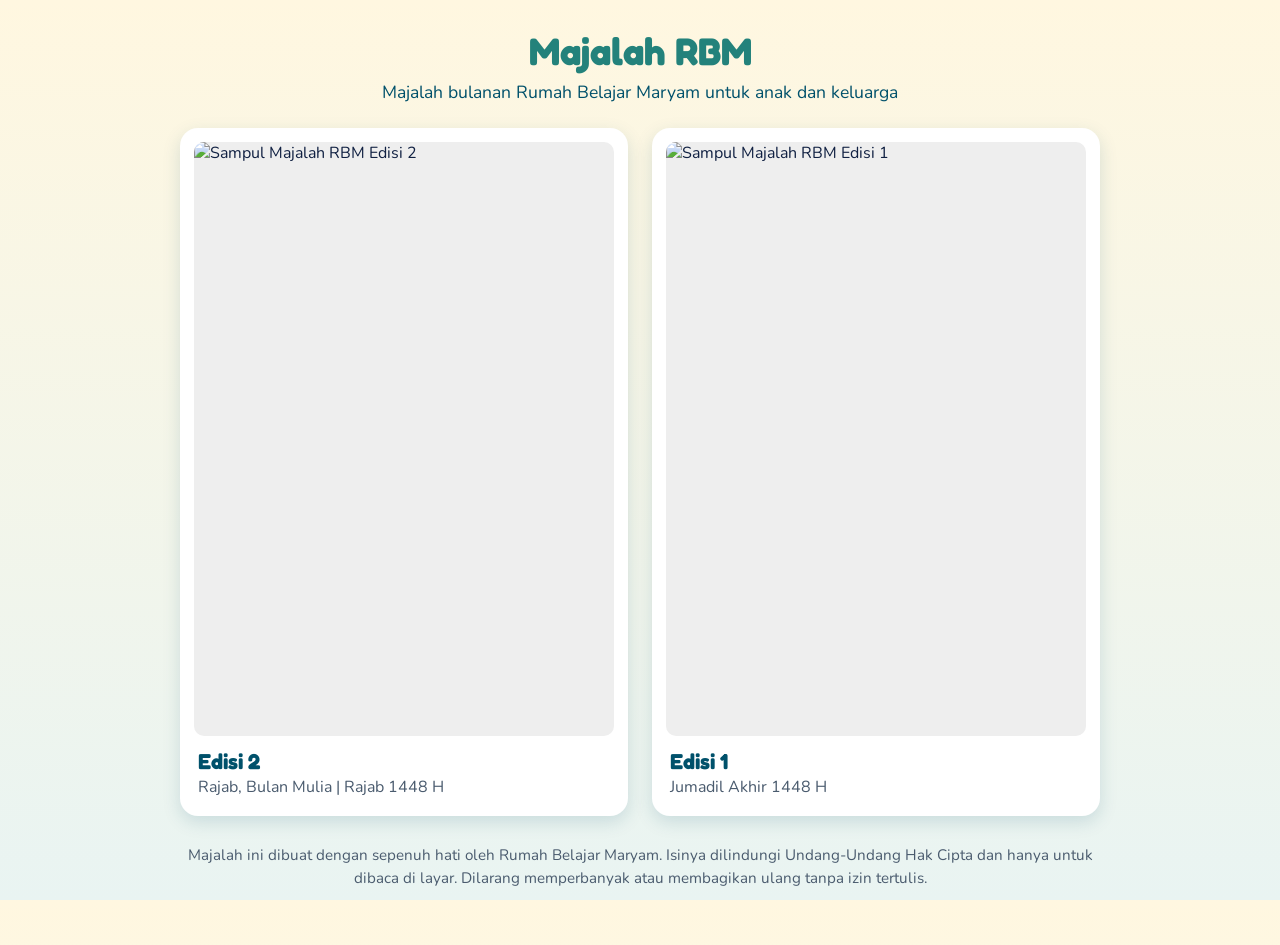
==== majalah/index.html @ b1df3f4d "Add files via upload" ====
<!doctype html>
<html lang="id">
<head>
<meta charset="utf-8">
<meta name="viewport" content="width=device-width,initial-scale=1">
<meta name="robots" content="noindex,nofollow">
<title>Majalah RBM | Rumah Belajar Maryam</title>
<link rel="preconnect" href="https://fonts.googleapis.com">
<link href="https://fonts.googleapis.com/css2?family=Fredoka:wght@500;600&family=Nunito:wght@400;700;800&display=swap" rel="stylesheet">
<link rel="stylesheet" href="assets/style.css">
</head>
<body>
<div class="wrap">
  <div class="top">
    <h1>Majalah RBM</h1>
    <p>Majalah bulanan Rumah Belajar Maryam untuk anak dan keluarga</p>
  </div>
  <div class="grid">
    <a class="card" href="edisi-2/">
      <img src="edisi-2/p/01.webp" alt="Sampul Majalah RBM Edisi 2">
      <h2>Edisi 2</h2><span>Rajab, Bulan Mulia | Rajab 1448 H</span>
    </a>
    <a class="card" href="edisi-1/">
      <img src="edisi-1/p/01.webp" alt="Sampul Majalah RBM Edisi 1">
      <h2>Edisi 1</h2><span>Jumadil Akhir 1448 H</span>
    </a>
  </div>
  <p class="note">Majalah ini dibuat dengan sepenuh hati oleh Rumah Belajar Maryam. Isinya dilindungi Undang-Undang Hak Cipta dan hanya untuk dibaca di layar. Dilarang memperbanyak atau membagikan ulang tanpa izin tertulis.</p>
</div>
</body>
</html>
---- majalah/assets/style.css ----
:root{--teal:#23827b;--navy:#00516b;--cream:#fdf3d8;--ink:#102042}
*{box-sizing:border-box}
html,body{height:100%;margin:0}
body{font-family:"Nunito",system-ui,-apple-system,"Segoe UI",sans-serif;color:var(--ink);background:linear-gradient(180deg,#fff7e0 0%,#e9f4f2 100%);
  -webkit-user-select:none;user-select:none;-webkit-touch-callout:none}
h1,h2,.brand{font-family:"Fredoka","Nunito",system-ui,sans-serif}
img{-webkit-user-drag:none;user-drag:none;pointer-events:none}

/* ---------- daftar edisi ---------- */
.wrap{max-width:960px;margin:0 auto;padding:28px 20px 40px}
.top{text-align:center;margin-bottom:24px}
.top h1{margin:0;font-size:2.4rem;color:var(--teal)}
.top p{margin:6px 0 0;color:var(--navy);font-size:1.1rem}
.grid{display:grid;grid-template-columns:repeat(auto-fit,minmax(260px,1fr));gap:24px}
.card{display:block;text-decoration:none;color:inherit;background:#fff;border-radius:18px;padding:14px;box-shadow:0 6px 18px rgba(0,81,107,.15);transition:transform .15s}
.card:hover{transform:translateY(-3px)}
.card img{width:100%;display:block;border-radius:10px;aspect-ratio:1/1.414;object-fit:cover;background:#eee}
.card h2{margin:12px 4px 2px;font-size:1.35rem;color:var(--navy)}
.card span{margin:0 4px 4px;display:block;color:#4a5b6e}
.note{margin-top:28px;font-size:.95rem;color:#4a5b6e;text-align:center;line-height:1.5}

/* ---------- viewer ---------- */
.viewer{display:flex;flex-direction:column;height:100vh;height:100dvh}
.bar{display:flex;align-items:center;gap:12px;padding:8px 14px;background:var(--navy);color:#fff}
.bar a{color:#fff;text-decoration:none;font-weight:700;white-space:nowrap}
.bar .title{flex:1;text-align:center;font-family:"Fredoka",sans-serif;font-size:1.05rem;overflow:hidden;text-overflow:ellipsis;white-space:nowrap}
.bar button{background:rgba(255,255,255,.18);border:0;color:#fff;border-radius:10px;padding:6px 12px;font:inherit;font-weight:700;cursor:pointer}
.stage{flex:1;min-height:0;display:flex;align-items:center;justify-content:center;padding:10px;position:relative;overflow:hidden;transition:filter .2s}
.stage.veil{filter:blur(28px)}
#book{margin:0 auto}
.page{background:#fff;overflow:hidden}
.page img{width:100%;height:100%;display:block}
.mark{position:absolute;inset:0;pointer-events:none;opacity:.07;z-index:5;
  background-image:url("data:image/svg+xml;utf8,<svg xmlns='http://www.w3.org/2000/svg' width='260' height='160'><text x='10' y='90' transform='rotate(-24 130 80)' font-family='Arial' font-size='18' fill='%2300516b'>Rumah Belajar Maryam</text></svg>")}
.ctrl{display:flex;align-items:center;gap:10px;padding:10px 14px;background:#fff;box-shadow:0 -2px 10px rgba(0,0,0,.08)}
.ctrl button{background:var(--teal);color:#fff;border:0;border-radius:12px;padding:10px 18px;font:inherit;font-weight:800;font-size:1rem;cursor:pointer}
.ctrl button:disabled{opacity:.4}
.ctrl input[type=range]{flex:1;accent-color:var(--teal)}
.ctrl .count{min-width:7.5em;text-align:center;font-weight:800;color:var(--navy)}
.legal{font-size:.8rem;text-align:center;color:#51606f;padding:4px 10px 8px;background:#fff}
@media(max-width:560px){.bar .title{display:none}.ctrl button{padding:10px 14px}.ctrl .count{min-width:6em}}

/* ---------- cetak diblokir ---------- */
@media print{body *{display:none!important}body::after{content:"Majalah ini hanya untuk dibaca di layar.";display:block;font-size:20px;padding:40px}}
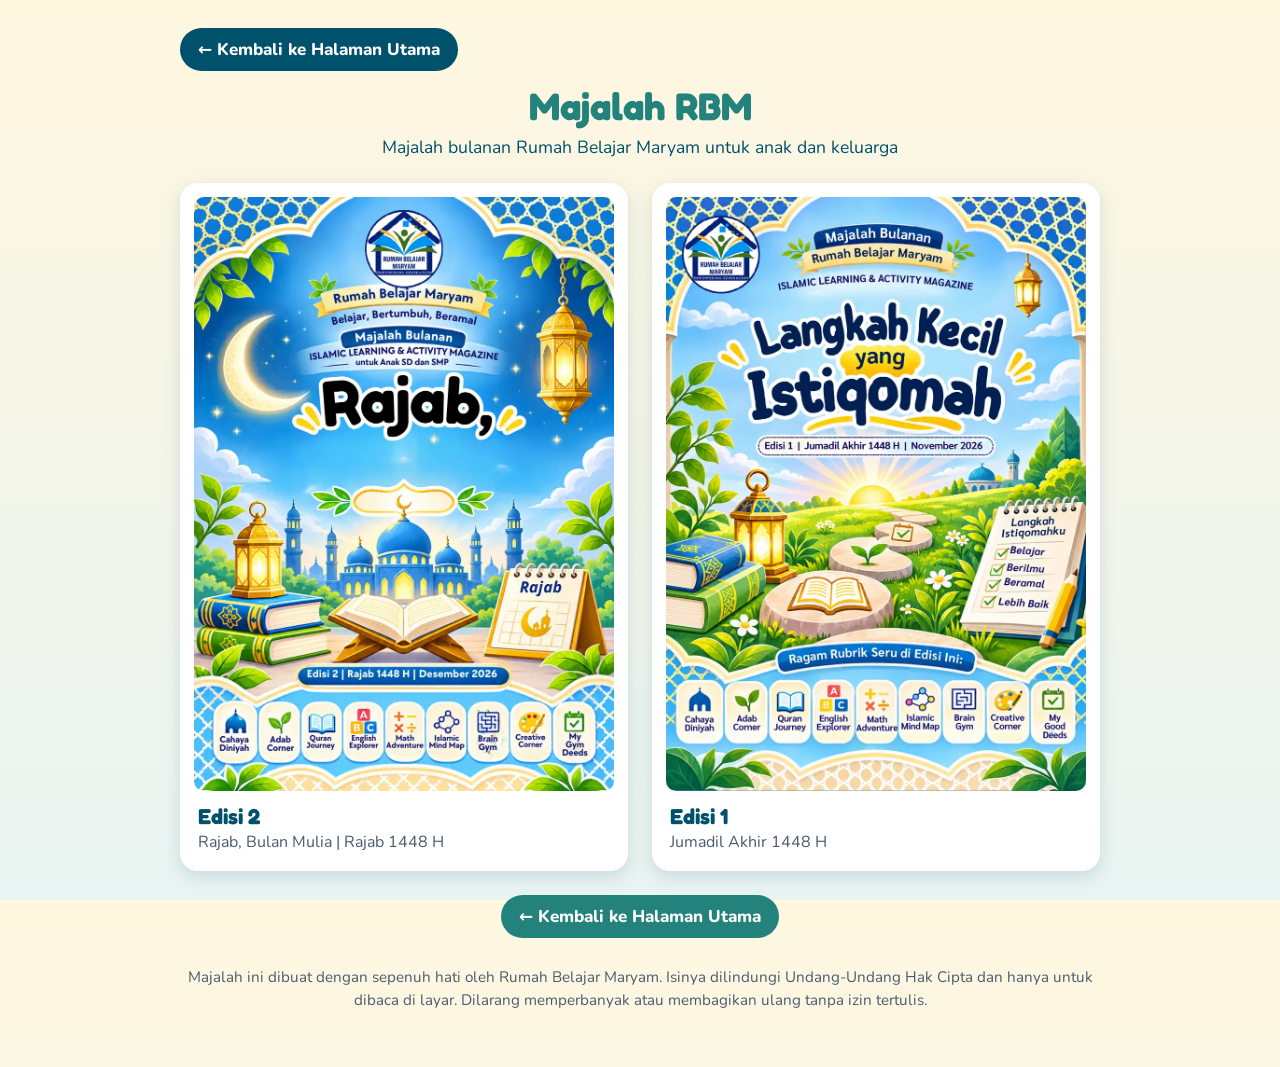
==== commit 2b9d5761: "Add files via upload" ====
--- a/majalah/index.html
+++ b/majalah/index.html
@@ -11,6 +11,7 @@
 </head>
 <body>
 <div class="wrap">
+  <p style="margin:0 0 12px"><a href="../" style="display:inline-block;padding:10px 18px;border-radius:999px;background:#00516b;color:#fff;font-weight:800;text-decoration:none;font-size:17px">&larr; Kembali ke Halaman Utama</a></p>
   <div class="top">
     <h1>Majalah RBM</h1>
     <p>Majalah bulanan Rumah Belajar Maryam untuk anak dan keluarga</p>
@@ -25,6 +26,7 @@
       <h2>Edisi 1</h2><span>Jumadil Akhir 1448 H</span>
     </a>
   </div>
+  <p style="text-align:center;margin:24px 0 0"><a href="../" style="display:inline-block;padding:10px 18px;border-radius:999px;background:#23827b;color:#fff;font-weight:800;text-decoration:none;font-size:17px">&larr; Kembali ke Halaman Utama</a></p>
   <p class="note">Majalah ini dibuat dengan sepenuh hati oleh Rumah Belajar Maryam. Isinya dilindungi Undang-Undang Hak Cipta dan hanya untuk dibaca di layar. Dilarang memperbanyak atau membagikan ulang tanpa izin tertulis.</p>
 </div>
 </body>
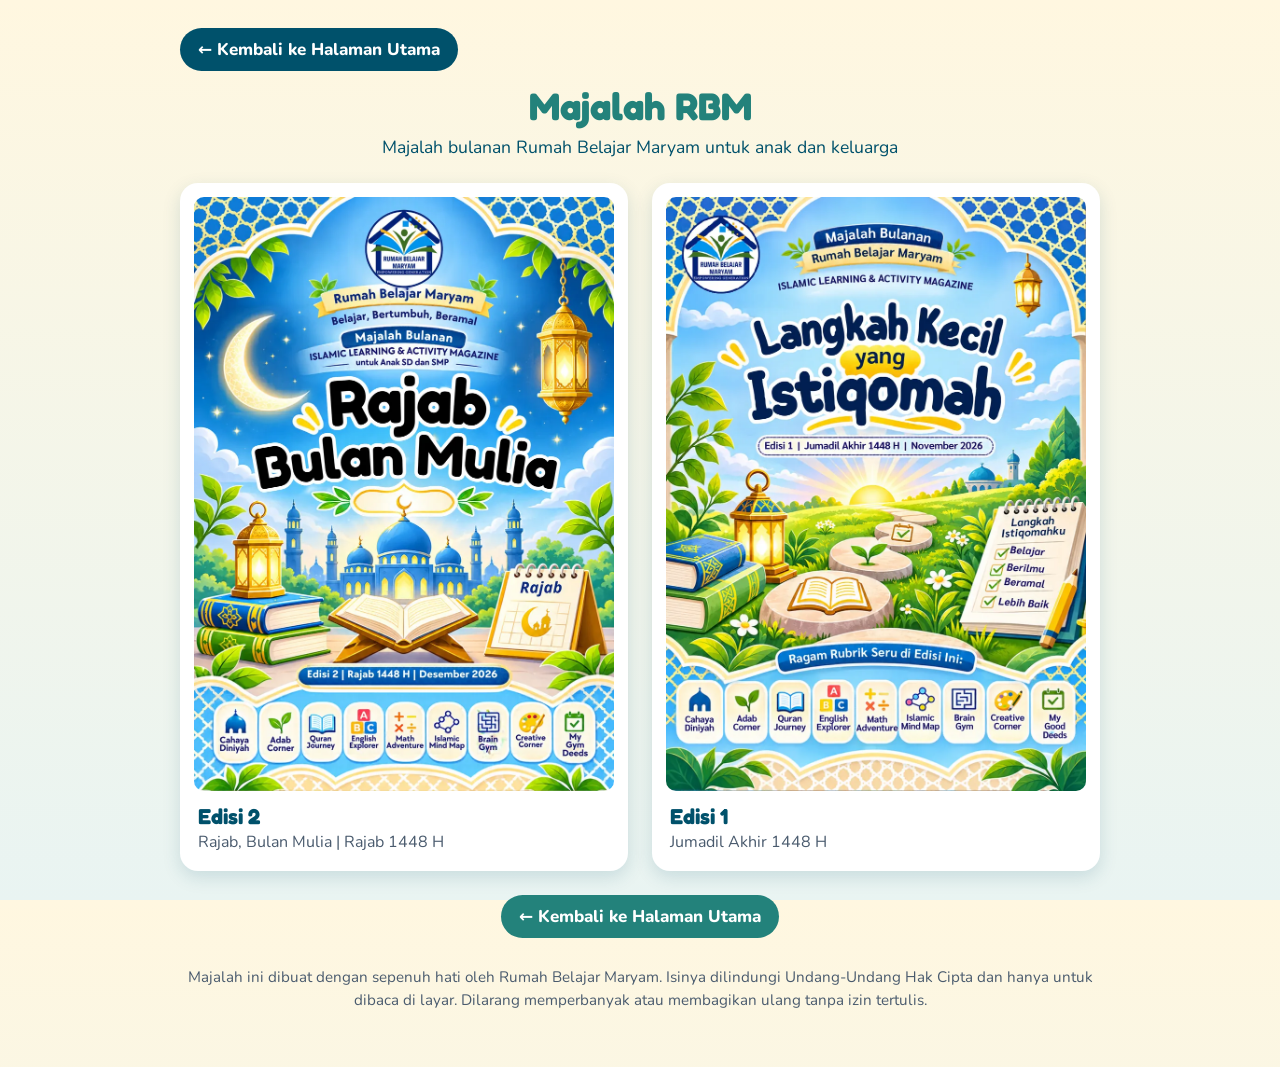
==== commit e61d2a98: "Add files via upload" ====
--- a/majalah/index.html
+++ b/majalah/index.html
@@ -18,7 +18,7 @@
   </div>
   <div class="grid">
     <a class="card" href="edisi-2/">
-      <img src="edisi-2/p/01.webp" alt="Sampul Majalah RBM Edisi 2">
+      <img src="edisi-2/p/01.webp?v=2" alt="Sampul Majalah RBM Edisi 2">
       <h2>Edisi 2</h2><span>Rajab, Bulan Mulia | Rajab 1448 H</span>
     </a>
     <a class="card" href="edisi-1/">
